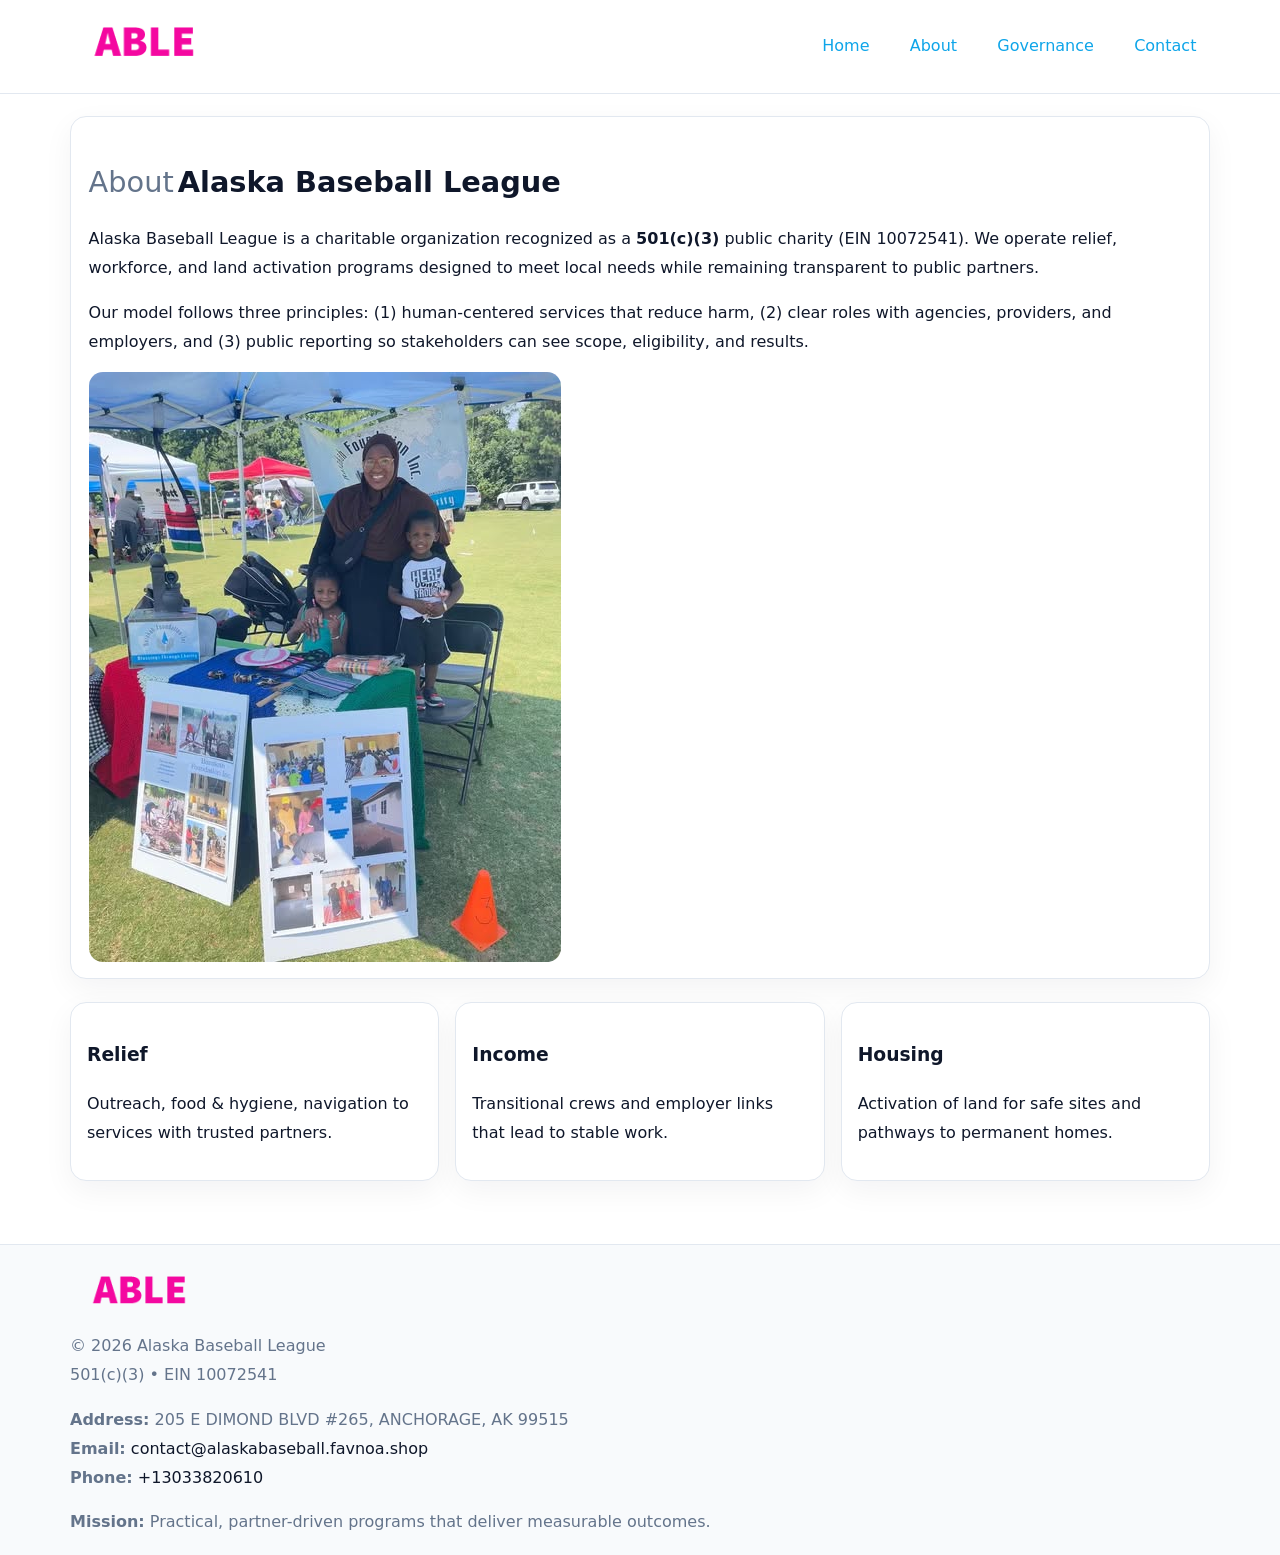
==== about.html @ 3dedbbcb "Initial commit" ====
<!doctype html><html lang="en"><head>
<meta charset="utf-8">
<meta name="viewport" content="width=device-width,initial-scale=1">
<title>Alaska Baseball League – Nonprofit • 2025</title>
<link rel="stylesheet" href="assets/styles.css">
<link rel="icon" href="images/logo.png">
  <meta name="description" content="Our nonprofit strengthens the community with programs focused on community services, education, and direct relief.">
</head><body>
<div style="position:absolute;left:-9999px;top:-9999px;opacity:0" data-uniq="{{UNIQUE_BLOB}}">
  <span>Our nonprofit strengthens the community with programs focused on community services, education, and direct relief.</span><svg width="12" height="12" viewBox="0 0 12 12" xmlns="http://www.w3.org/2000/svg"><circle cx="6" cy="6" r="5" fill="#7c3aed"/></svg><img src="images/relief.jpg" width="1" height="1" alt="" loading="lazy"/>
</div>

<header>
  <div class="topnav">
    <a href="index.html"><img src="images/logo.png" style="width:150px" alt=""></a>
    <nav>
      <a href="index.html">Home</a>
      <a class="active" href="about.html">About</a>
      <a href="governance.html">Governance</a>
      <a href="contact.html">Contact</a>
    </nav>
  </div>
</header>

<div class="page" style="grid-template-columns:1fr;">
  <main>
    <section class="section panel">
      <h1 style="font-size:1.8rem;margin-bottom:.4rem;"><span style="font-weight:500;color:var(--muted);margin-right:.25rem;">About</span><span style="font-weight:700;color:var(--ink);">Alaska Baseball League</span></h1>
      <p>Alaska Baseball League is a charitable organization recognized as a <strong>501(c)(3)</strong> public charity (EIN 10072541). We operate relief, workforce, and land activation programs designed to meet local needs while remaining transparent to public partners.</p>
      <p>Our model follows three principles: (1) human-centered services that reduce harm, (2) clear roles with agencies, providers, and employers, and (3) public reporting so stakeholders can see scope, eligibility, and results.</p>
      <img src="images/about.jpg" alt="" style="margin-top:1rem">
    </section>

    <section class="section cards">
      <article class="c5894c4636f"><h3>Relief</h3><p>Outreach, food & hygiene, navigation to services with trusted partners.</p></article>
      <article class="c5894c4636f"><h3>Income</h3><p>Transitional crews and employer links that lead to stable work.</p></article>
      <article class="c5894c4636f"><h3>Housing</h3><p>Activation of land for safe sites and pathways to permanent homes.</p></article>
    </section>
  </main>
</div>

<footer>
  <div class="footer-wrap">
    <div class="footer-grid">
      <div class="footer-col"><img src="images/logo.png" style="width:140px;margin-bottom:.4rem" alt=""><div class="small">© <span id="year"></span> Alaska Baseball League</div><div class="small">501(c)(3) • EIN 10072541</div></div>
      <div class="footer-col"><div class="small"><strong>Address:</strong> 205 E DIMOND BLVD #265, ANCHORAGE, AK 99515</div><div class="small"><strong>Email:</strong> <a href="mailto:contact@alaskabaseball.favnoa.shop">contact@alaskabaseball.favnoa.shop</a></div><div class="small"><strong>Phone:</strong> <a href="tel:+13033820610">+13033820610</a></div></div>
      <div class="footer-col"><div class="small"><strong>Mission:</strong> Practical, partner-driven programs that deliver measurable outcomes.</div></div>
    </div>
  </div>
</footer>
<script>(()=>{const y=document.getElementById('year');if(y)y.textContent=new Date().getFullYear();})();</script>
</body></html>
---- assets/styles.css ----
:root {
  --ink: #0f172a;
  --muted: #64748b;
  --paper: #ffffff;
  --line: #e2e8f0;
  --brand: #0ea5e9;
  --brand-ink: #0369a1;
  --soft: #ecfeff;
  --r: 16px;
  --sh: 0 10px 30px rgba(15, 23, 42, .05);
}

* { box-sizing: border-box; }
html, body { height: 100%; }
body {
  margin: 0;
  background: var(--paper);
  color: var(--ink);
  font-family: "Inter", system-ui, -apple-system, BlinkMacSystemFont, Arial, sans-serif;
  line-height: 1.8;
  -webkit-text-size-adjust: 100%;
}
img { max-width: 100%; height: auto; display: block; border-radius: 14px; }
a { color: var(--brand); text-decoration: none; }
a:hover { text-decoration: underline; }

/* NAV TOP */
header {
  background: #fff;
  border-bottom: 1px solid var(--line);
  position: sticky;
  top: 0;
  z-index: 10;
}
.topnav {
  width: min(1140px, 94%);
  margin: 0 auto;
  display: flex;
  justify-content: space-between;
  gap: .6rem;
  align-items: center;
  padding: .8rem 0;
  flex-wrap: wrap;
}
.topnav nav a {
  margin-left: .5rem;
  padding: .45rem .85rem;
  border-radius: 999px;
}
.topnav nav a:hover {
  background: rgba(14, 165, 233, .1);
  text-decoration: none;
}

/* HERO */
.c85e5763bd9 {
  background: linear-gradient(160deg, var(--soft), #fff 55%);
  border-bottom: 1px solid var(--line);
}
.hero-wrap {
  width: min(1140px, 94%);
  margin: 0 auto;
  display: grid;
  grid-template-columns: 1.2fr .8fr;
  gap: 1.2rem;
  align-items: center;
  padding: 1.6rem 0;
}
.c85e5763bd9 h1 {
  font-size: clamp(1.75rem, 3.2vw, 2.5rem);
  margin-bottom: .4rem;
}
.c85e5763bd9 p.lead {
  color: var(--muted);
  max-width: 600px;
}

/* MAIN LAYOUT */
.page {
  width: min(1140px, 94%);
  margin: 0 auto;
  display: grid;
  grid-template-columns: 1.4fr .6fr;
  gap: 1.4rem;
  padding: 1.4rem 0;
}
.section {
  margin-bottom: 1.4rem;
}
.panel {
  background: #fff;
  border: 1px solid var(--line);
  border-radius: 16px;
  padding: 1rem 1.1rem;
  box-shadow: var(--sh);
}
h2 {
  font-size: clamp(1.2rem, 2.3vw, 1.6rem);
  margin: 0 0 .5rem;
}
.subtle {
  color: var(--muted);
  font-size: .9rem;
}

/* SIDE INFO */
.sidebox {
  background: #fff;
  border: 1px solid var(--line);
  border-radius: 16px;
  padding: 1rem;
  box-shadow: var(--sh);
  position: sticky;
  top: 4.8rem;
}
.metric {
  background: rgba(14, 165, 233, .08);
  border-radius: 12px;
  padding: .7rem .85rem;
  margin-bottom: .65rem;
}
.metric .label { font-size: .75rem; color: var(--muted); }
.metric .value { font-size: 1.1rem; font-weight: 600; }

/* CARDS ROW */
.cards {
  display: grid;
  grid-template-columns: repeat(auto-fit, minmax(240px, 1fr));
  gap: 1rem;
}
.c5894c4636f {
  background: #fff;
  border: 1px solid var(--line);
  border-radius: 16px;
  padding: 1rem;
  box-shadow: var(--sh);
}

/* TIMELINE */
.timeline { list-style: none; padding: 0; margin: .3rem 0 0; }
.timeline li {
  position: relative;
  padding-left: 1.3rem;
  margin: .45rem 0;
}
.timeline li::before {
  content: "";
  position: absolute;
  left: .25rem;
  top: .6rem;
  width: .48rem;
  height: .48rem;
  border-radius: 999px;
  background: var(--brand);
}

/* CONTACT FORM (shared) */
button, input, textarea, select { font: inherit; }
.contact-form {
  display: grid;
  grid-template-columns: 1fr;
  gap: 12px;
  max-width: 800px;
}
.contact-form .row-2 {
  display: grid;
  grid-template-columns: 1fr 1fr;
  gap: 12px;
}
.contact-form input,
.contact-form textarea {
  width: 100%;
  padding: .85rem 1rem;
  border: 1px solid var(--line);
  border-radius: 14px;
  min-height: 44px;
  background: #fff;
}
.contact-form textarea { resize: vertical; }
.contact-form button {
  width: auto;
  justify-self: start;
  padding: .9rem 1.4rem;
  background: var(--brand);
  color: #fff;
  border: 0;
  border-radius: 14px;
  cursor: pointer;
}
.contact-form button:hover { background: var(--brand-ink); }

/* FOOTER */
footer {
  background: #f8fafc;
  border-top: 1px solid var(--line);
  margin-top: 1.2rem;
}
.footer-wrap {
  width: min(1140px,94%);
  margin: 0 auto;
  padding: 1.1rem 0;
}
.footer-grid {
  display: grid;
  grid-template-columns: 1fr;
  gap: 1rem;
}
.footer-col .small { color: var(--muted); }
.footer-col a { color: var(--ink); }
.footer-col a:hover { color: var(--brand-ink); }

/* RESPONSIVE */
@media (max-width: 980px) {
  .hero-wrap {
    grid-template-columns: 1fr;
    text-align: center;
  }
  .page {
    grid-template-columns: 1fr;
  }
  .sidebox { position: static; }
}
@media (max-width: 640px) {
  .topnav { justify-content: center; }
  .contact-form .row-2 { grid-template-columns: 1fr; }
  .hero-wrap { padding: 1.2rem 0; }
}
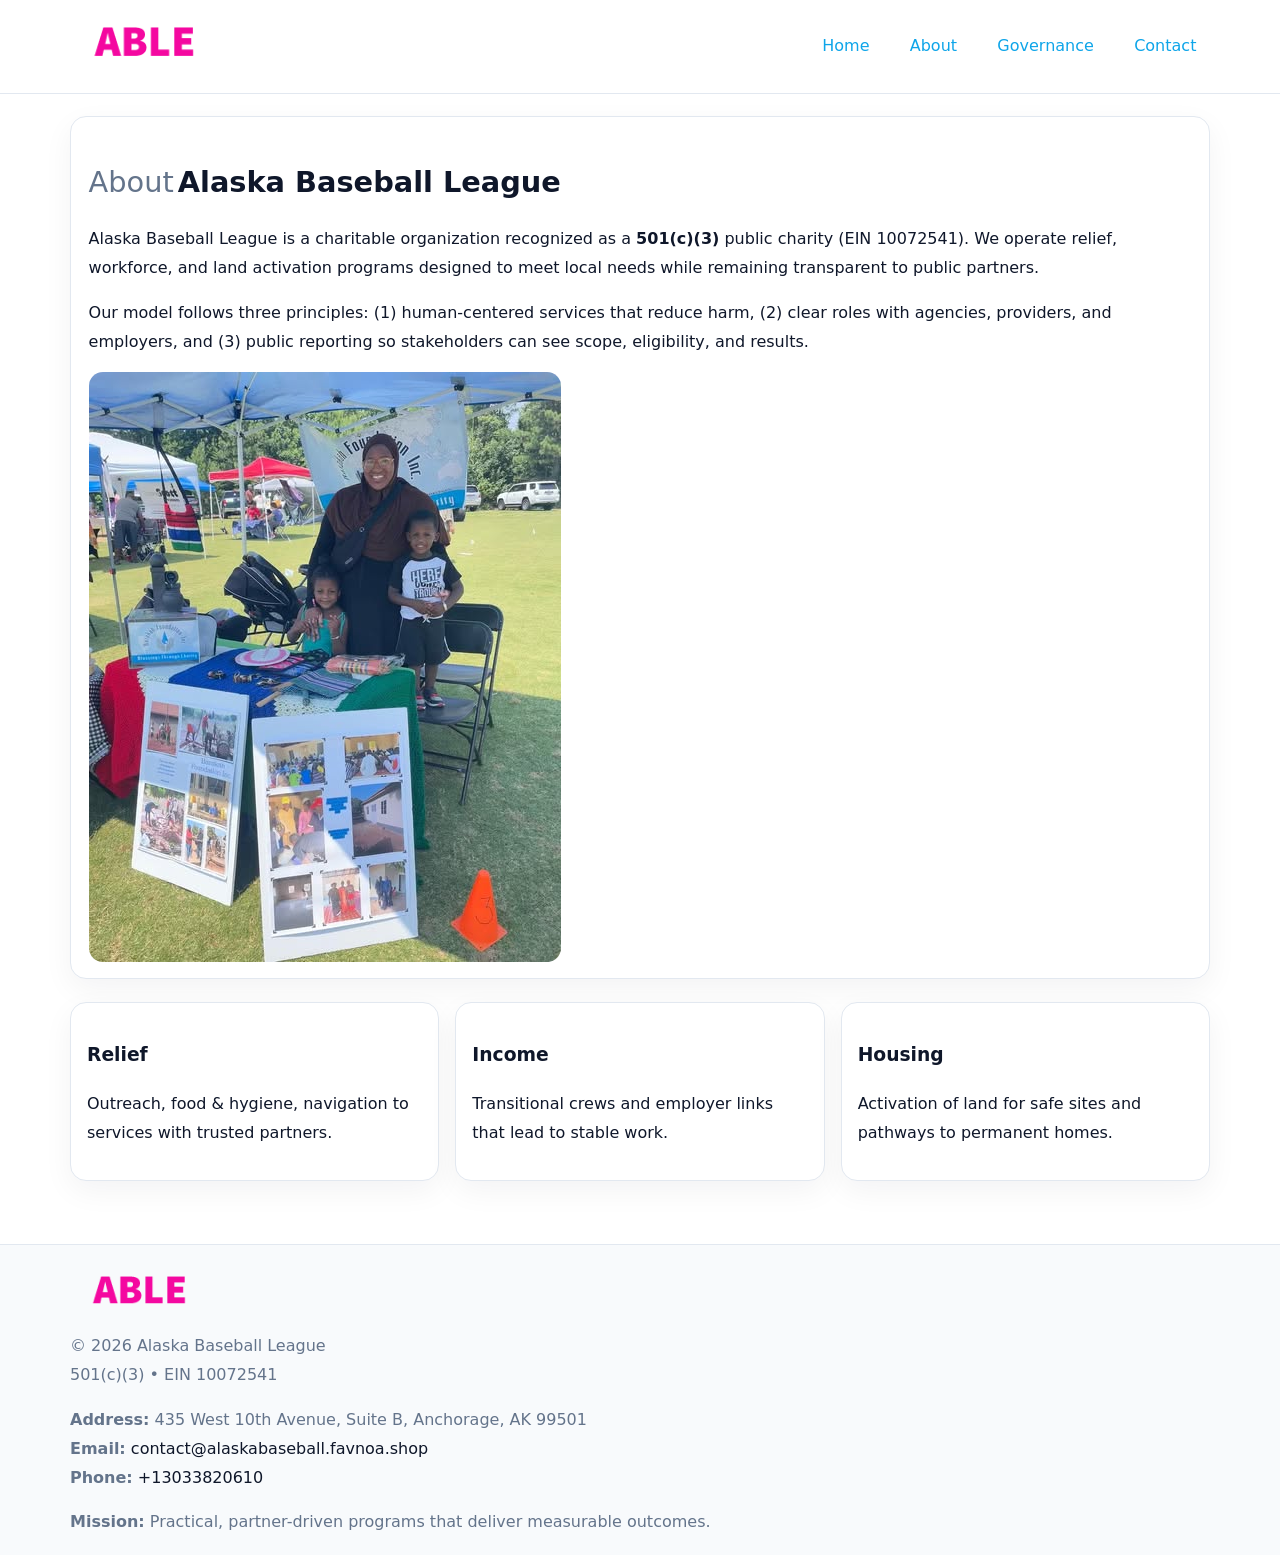
==== commit 5bfdb099: "Safe replace address only" ====
--- a/about.html
+++ b/about.html
@@ -43,7 +43,7 @@
   <div class="footer-wrap">
     <div class="footer-grid">
       <div class="footer-col"><img src="images/logo.png" style="width:140px;margin-bottom:.4rem" alt=""><div class="small">© <span id="year"></span> Alaska Baseball League</div><div class="small">501(c)(3) • EIN 10072541</div></div>
-      <div class="footer-col"><div class="small"><strong>Address:</strong> 205 E DIMOND BLVD #265, ANCHORAGE, AK 99515</div><div class="small"><strong>Email:</strong> <a href="mailto:contact@alaskabaseball.favnoa.shop">contact@alaskabaseball.favnoa.shop</a></div><div class="small"><strong>Phone:</strong> <a href="tel:+13033820610">+13033820610</a></div></div>
+      <div class="footer-col"><div class="small"><strong>Address:</strong> 435 West 10th Avenue, Suite B, Anchorage, AK 99501</div><div class="small"><strong>Email:</strong> <a href="mailto:contact@alaskabaseball.favnoa.shop">contact@alaskabaseball.favnoa.shop</a></div><div class="small"><strong>Phone:</strong> <a href="tel:+13033820610">+13033820610</a></div></div>
       <div class="footer-col"><div class="small"><strong>Mission:</strong> Practical, partner-driven programs that deliver measurable outcomes.</div></div>
     </div>
   </div>
